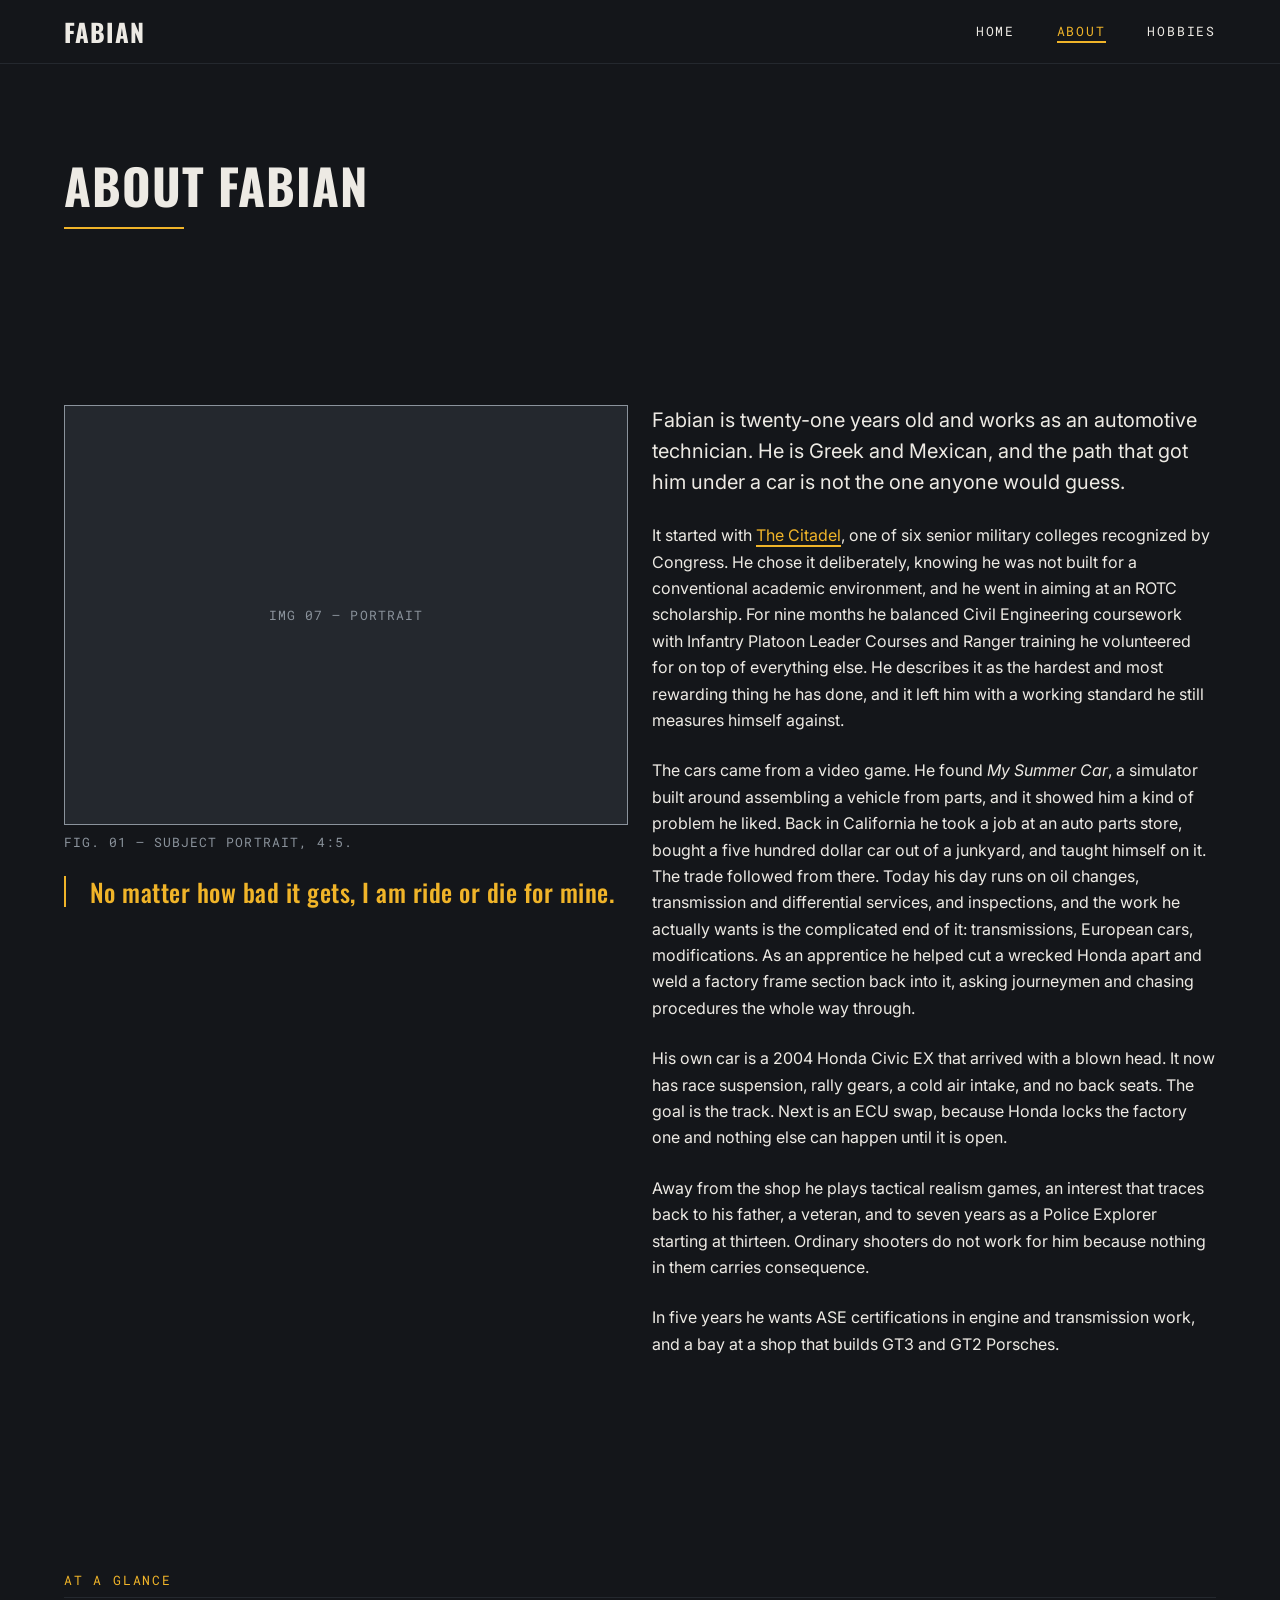
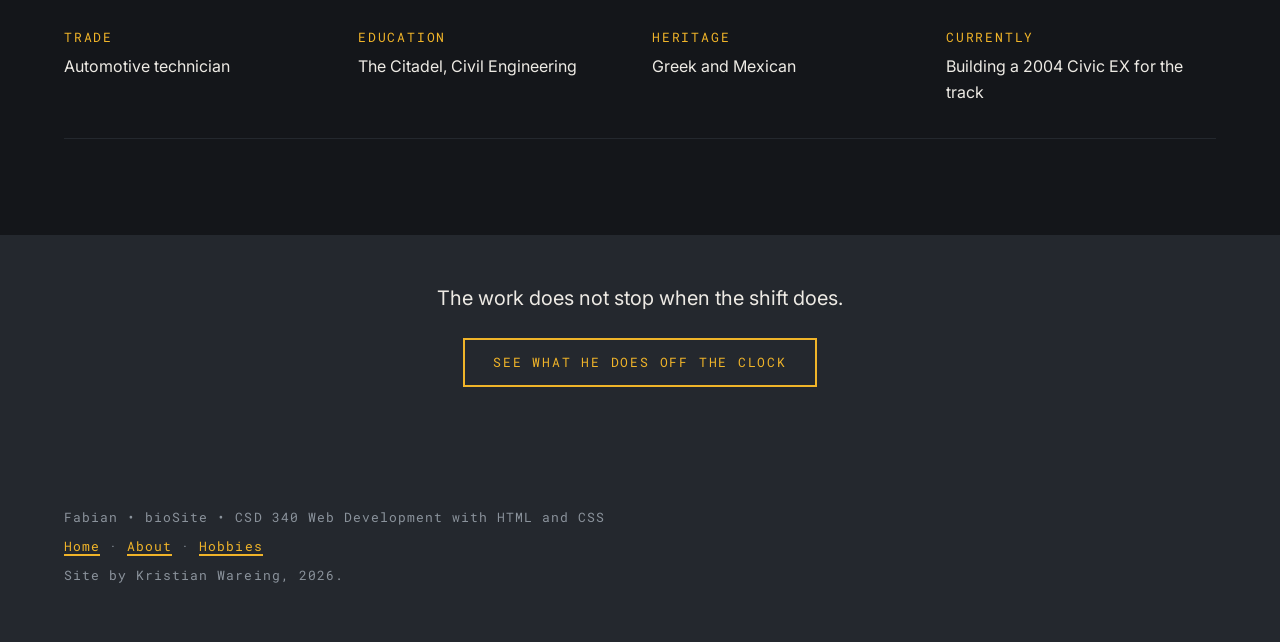
==== about.html @ ffbe6296 "Added files" ====
<!DOCTYPE html>
<!--
    Name:       Kristian Wareing
    Date:       September 12, 2026
    Assignment: 6.3 - bioSite: Development (about page, wireframe W2)
-->
<html lang="en">

<head>
    <meta charset="utf-8">
    <meta name="viewport" content="width=device-width, initial-scale=1.0">
    <meta name="description" content="Biography of Fabian, automotive technician and former Citadel cadet.">
    <title>About | Fabian | bioSite</title>
    <link rel="preconnect" href="https://fonts.googleapis.com">
    <link rel="preconnect" href="https://fonts.gstatic.com" crossorigin>
    <link rel="stylesheet"
          href="https://fonts.googleapis.com/css2?family=Inter:wght@400;600&family=Oswald:wght@500;700&family=Roboto+Mono&display=swap">
    <link rel="stylesheet" href="site.css">
</head>

<body>

    <nav class="site-nav">
        <div class="nav-inner">
            <span class="wordmark">Fabian</span>
            <div class="nav-links">
                <a href="index.html">Home</a>
                <a href="about.html" class="current">About</a>
                <a href="hobbies.html">Hobbies</a>
            </div>
        </div>
    </nav>

    <main>

        <!-- PAGE TITLE -->
        <header class="page-head">
            <div class="container">
                <h1>About Fabian</h1>
                <hr class="rule">
            </div>
        </header>

        <!-- PORTRAIT AND BIOGRAPHY -->
        <section class="section">
            <div class="container">
                <div class="row">

                    <div class="col">
                        <figure class="figure">
                            <div class="frame frame-portrait">
                                <span class="caption">IMG 07 &mdash; Portrait</span>
                            </div>
                            <figcaption class="caption">Fig. 01 &mdash; Subject portrait, 4:5.</figcaption>
                        </figure>
                        <blockquote class="pullquote">
                            No matter how bad it gets, I am ride or die for mine.
                        </blockquote>
                    </div>

                    <div class="col">
                        <p class="lead">
                            Fabian is twenty-one years old and works as an automotive technician. He
                            is Greek and Mexican, and the path that got him under a car is not the
                            one anyone would guess.
                        </p>

                        <p>
                            It started with
                            <a href="https://www.citadel.edu/corps/" target="_blank"
                               rel="noopener noreferrer">The Citadel</a>, one of six senior military
                            colleges recognized by Congress. He chose it deliberately, knowing he
                            was not built for a conventional academic environment, and he went in
                            aiming at an ROTC scholarship. For nine months he balanced Civil
                            Engineering coursework with Infantry Platoon Leader Courses and Ranger
                            training he volunteered for on top of everything else. He describes it
                            as the hardest and most rewarding thing he has done, and it left him
                            with a working standard he still measures himself against.
                        </p>

                        <p>
                            The cars came from a video game. He found <em>My Summer Car</em>, a
                            simulator built around assembling a vehicle from parts, and it showed
                            him a kind of problem he liked. Back in California he took a job at an
                            auto parts store, bought a five hundred dollar car out of a junkyard,
                            and taught himself on it. The trade followed from there. Today his day
                            runs on oil changes, transmission and differential services, and
                            inspections, and the work he actually wants is the complicated end of
                            it: transmissions, European cars, modifications. As an apprentice he
                            helped cut a wrecked Honda apart and weld a factory frame section back
                            into it, asking journeymen and chasing procedures the whole way through.
                        </p>

                        <p>
                            His own car is a 2004 Honda Civic EX that arrived with a blown head. It
                            now has race suspension, rally gears, a cold air intake, and no back
                            seats. The goal is the track. Next is an ECU swap, because Honda locks
                            the factory one and nothing else can happen until it is open.
                        </p>

                        <p>
                            Away from the shop he plays tactical realism games, an interest that
                            traces back to his father, a veteran, and to seven years as a Police
                            Explorer starting at thirteen. Ordinary shooters do not work for him
                            because nothing in them carries consequence.
                        </p>

                        <p>
                            In five years he wants ASE certifications in engine and transmission
                            work, and a bay at a shop that builds GT3 and GT2 Porsches.
                        </p>
                    </div>

                </div>
            </div>
        </section>

        <!-- DATA STRIP -->
        <section class="section">
            <div class="container">
                <span class="label">At a Glance</span>

                <div class="data-strip">

                    <div class="data-cell">
                        <span class="label">Trade</span>
                        <p>Automotive technician</p>
                    </div>

                    <div class="data-cell">
                        <span class="label">Education</span>
                        <p>The Citadel, Civil Engineering</p>
                    </div>

                    <div class="data-cell">
                        <span class="label">Heritage</span>
                        <p>Greek and Mexican</p>
                    </div>

                    <div class="data-cell">
                        <span class="label">Currently</span>
                        <p>Building a 2004 Civic EX for the track</p>
                    </div>

                </div>
            </div>
        </section>

        <!-- NEXT PAGE LINK -->
        <section class="band">
            <div class="container">
                <p class="lead">The work does not stop when the shift does.</p>
                <p>
                    <a href="hobbies.html" class="button button-dark">See what he does off the clock</a>
                </p>
            </div>
        </section>

    </main>

    <footer class="site-footer">
        <div class="container">
            <p>Fabian &bull; bioSite &bull; CSD 340 Web Development with HTML and CSS</p>
            <p>
                <a href="index.html">Home</a> &middot;
                <a href="about.html">About</a> &middot;
                <a href="hobbies.html">Hobbies</a>
            </p>
            <p>Site by Kristian Wareing, 2026.</p>
        </div>
    </footer>

</body>

</html>
---- site.css ----
/*
    Name:       Kristian Wareing
    Date:       September 12, 2026
    Assignment: 6.3 - bioSite: Development

    Organized by the Atomic Design methodology. Atoms are declared first as
    design tokens and base element rules, molecules are assembled from those
    atoms, and organisms are assembled from the molecules. Every value in the
    token block comes from the style guide and color palette submitted in
    Assignment 5.2.
*/

/* ============================================================
   ATOMS - DESIGN TOKENS
   ============================================================ */

:root {

    /* Six color palette pulled from the subject's own photographs. */
    --color-ink: #14161A;
    --color-gunmetal: #24282E;
    --color-steel: #8B939C;
    --color-pearl: #EDEAE4;
    --color-amber: #F0B429;
    --color-brick: #A62B1F;

    /* Typefaces. Oswald for display, Inter for body, Roboto Mono for data. */
    --font-display: 'Oswald', Impact, sans-serif;
    --font-body: 'Inter', Helvetica, Arial, sans-serif;
    --font-mono: 'Roboto Mono', Consolas, monospace;

    /* Type scale. Base 16px on a 1.25 modular scale. */
    --size-h1: 3.05rem;
    --size-h2: 2.44rem;
    --size-h3: 1.56rem;
    --size-lead: 1.25rem;
    --size-body: 1rem;
    --size-small: 0.8rem;

    /* Vertical rhythm. All spacing is a multiple of the 8px base unit. */
    --space-1: 8px;
    --space-2: 16px;
    --space-3: 24px;
    --space-4: 32px;
    --space-6: 48px;
    --space-12: 96px;

    /* Layout tokens. */
    --container: 1200px;
    --gutter: 24px;
    --nav-height: 64px;
    --measure: 68ch;

    /* Motion. Color and border only, never layout. */
    --transition: 120ms ease-out;
}

/* ============================================================
   ATOMS - BASE ELEMENTS
   ============================================================ */

* {
    box-sizing: border-box;
}

body {
    margin: 0;
    background-color: var(--color-ink);
    color: var(--color-pearl);
    font-family: var(--font-body);
    font-size: var(--size-body);
    font-weight: 400;
    line-height: 1.65;
}

h1,
h2,
h3 {
    font-family: var(--font-display);
    text-transform: uppercase;
    margin: 0 0 var(--space-2) 0;
}

h1 {
    font-size: var(--size-h1);
    font-weight: 700;
    line-height: 1.05;
    letter-spacing: 0.02em;
}

h2 {
    font-size: var(--size-h2);
    font-weight: 700;
    line-height: 1.15;
    letter-spacing: 0.02em;
}

h3 {
    font-size: var(--size-h3);
    font-weight: 500;
    line-height: 1.25;
    letter-spacing: 0.04em;
}

/* Paragraph spacing is 24px and the measure is capped for readability. */
p {
    max-width: var(--measure);
    margin: 0 0 var(--space-3) 0;
}

/* Link atom. Amber underline by default, amber fill on hover. */
a {
    color: var(--color-amber);
    text-decoration: none;
    border-bottom: 2px solid var(--color-amber);
    transition: color var(--transition), background-color var(--transition),
                border-color var(--transition);
}

a:hover {
    background-color: var(--color-amber);
    color: var(--color-ink);
}

a:visited {
    color: var(--color-steel);
}

a:focus {
    outline: 2px solid var(--color-amber);
    outline-offset: 2px;
}

ul {
    max-width: var(--measure);
    margin: 0 0 var(--space-3) 0;
    padding-left: var(--space-3);
}

li {
    margin-bottom: var(--space-1);
}

strong {
    font-weight: 600;
}

em {
    font-style: italic;
}

/* Square corners throughout, no exceptions. */
img {
    display: block;
    max-width: 100%;
    border-radius: 0;
}

/* ============================================================
   ATOMS - TYPOGRAPHIC UTILITIES
   ============================================================ */

/* Opening paragraph, one step up from body copy. */
.lead {
    font-size: var(--size-lead);
    line-height: 1.55;
}

/* Monospaced label. Sits above headings and inside the data strip. */
.label {
    display: block;
    font-family: var(--font-mono);
    font-size: var(--size-small);
    font-weight: 400;
    line-height: 1.2;
    letter-spacing: 0.14em;
    text-transform: uppercase;
    color: var(--color-amber);
    margin-bottom: var(--space-1);
}

/* Caption text. Mandatory on every image in the build. */
.caption {
    font-family: var(--font-mono);
    font-size: var(--size-small);
    line-height: 1.45;
    letter-spacing: 0.08em;
    text-transform: uppercase;
    color: var(--color-steel);
}

/* The single brick accent permitted per page. */
.accent-brick {
    color: var(--color-brick);
}

/* Amber rule sitting under a page title. */
.rule {
    border: 0;
    border-top: 2px solid var(--color-amber);
    width: 120px;
    margin: 0 0 var(--space-4) 0;
}

/* ============================================================
   MOLECULES - LAYOUT
   ============================================================ */

/* Centered container with 24px side gutters. */
.container {
    max-width: var(--container);
    margin: 0 auto;
    padding: 0 var(--gutter);
}

/* Standard section band. 96px top and bottom on desktop. */
.section {
    padding: var(--space-12) 0;
}

/* Section on the pearl background, used to break up the dark page. */
.section-light {
    background-color: var(--color-pearl);
    color: var(--color-gunmetal);
}

.section-light h2,
.section-light h3 {
    color: var(--color-ink);
}

.section-light a {
    color: var(--color-ink);
}

.section-light .caption {
    color: var(--color-gunmetal);
}

/* Flexbox grid. No framework. */
.row {
    display: flex;
    flex-wrap: wrap;
    gap: var(--gutter);
}

.col {
    flex: 1 1 300px;
    min-width: 0;
}

/* Narrow centered block used for the landing page intro. */
.centered {
    max-width: var(--measure);
    margin: 0 auto;
    text-align: center;
}

.centered p {
    margin-left: auto;
    margin-right: auto;
}

/* ============================================================
   MOLECULES - NAVIGATION
   ============================================================ */

.site-nav {
    position: sticky;
    top: 0;
    z-index: 10;
    height: var(--nav-height);
    background-color: var(--color-ink);
    border-bottom: 1px solid var(--color-gunmetal);
}

.nav-inner {
    display: flex;
    align-items: center;
    justify-content: space-between;
    height: var(--nav-height);
    max-width: var(--container);
    margin: 0 auto;
    padding: 0 var(--gutter);
}

.wordmark {
    font-family: var(--font-display);
    font-size: var(--size-h3);
    font-weight: 700;
    letter-spacing: 0.04em;
    text-transform: uppercase;
}

.nav-links {
    font-family: var(--font-mono);
    font-size: var(--size-small);
    letter-spacing: 0.14em;
    text-transform: uppercase;
}

.nav-links a {
    color: var(--color-pearl);
    border-bottom: 2px solid transparent;
    margin-left: var(--space-4);
    padding-bottom: 2px;
}

.nav-links a:hover {
    background-color: transparent;
    color: var(--color-amber);
    border-bottom-color: var(--color-amber);
}

/* Active page is marked with an amber label and a 2px underline. */
.nav-links .current {
    color: var(--color-amber);
    border-bottom-color: var(--color-amber);
}

/* ============================================================
   MOLECULES - COMPONENTS
   ============================================================ */

/* Button atom. 12px by 28px padding, square corners, amber fill on hover. */
.button {
    display: inline-block;
    font-family: var(--font-mono);
    font-size: var(--size-small);
    letter-spacing: 0.14em;
    text-transform: uppercase;
    background-color: var(--color-amber);
    color: var(--color-ink);
    border: 2px solid var(--color-amber);
    padding: 12px 28px;
}

.button:hover {
    background-color: transparent;
    color: var(--color-amber);
}

/* Outline variant for use on dark sections. */
.button-dark {
    background-color: transparent;
    color: var(--color-amber);
}

.button-dark:hover {
    background-color: var(--color-amber);
    color: var(--color-ink);
}

/* Figure with caption. The frame is a sized placeholder until the
   photography from Assignment 5.2 is placed in a later module. */
.figure {
    margin: 0 0 var(--space-3) 0;
}

.frame {
    display: flex;
    align-items: center;
    justify-content: center;
    text-align: center;
    background-color: var(--color-gunmetal);
    border: 1px solid var(--color-steel);
    min-height: 240px;
    padding: var(--space-2);
}

/* Portrait frame is cropped to 4:5 so the busy background falls away. */
.frame-portrait {
    min-height: 420px;
}

.figure figcaption {
    margin-top: var(--space-1);
}

/* Pull quote lifted from the subject's own words. */
.pullquote {
    font-family: var(--font-display);
    font-size: var(--size-h3);
    font-weight: 500;
    line-height: 1.25;
    letter-spacing: 0.02em;
    color: var(--color-amber);
    border-left: 2px solid var(--color-amber);
    margin: var(--space-3) 0 0 0;
    padding-left: var(--space-3);
}

/* Data strip referencing a vehicle spec plate. */
.data-strip {
    display: flex;
    flex-wrap: wrap;
    gap: var(--gutter);
    border-top: 1px solid var(--color-gunmetal);
    border-bottom: 1px solid var(--color-gunmetal);
    padding: var(--space-4) 0;
}

.data-cell {
    flex: 1 1 200px;
}

.data-cell p {
    margin-bottom: 0;
}

/* Band closing a page and pointing at the next one. */
.band {
    background-color: var(--color-gunmetal);
    padding: var(--space-6) 0;
    text-align: center;
}

.band p {
    margin-left: auto;
    margin-right: auto;
}

/* ============================================================
   ORGANISMS
   ============================================================ */

/* Landing page hero. The only place on the site where type sits over an
   image, held readable by an Ink overlay. */
.hero {
    background-color: var(--color-gunmetal);
    border-bottom: 2px solid var(--color-amber);
    padding: var(--space-12) 0;
}

.hero .tagline {
    font-family: var(--font-mono);
    font-size: var(--size-small);
    letter-spacing: 0.14em;
    text-transform: uppercase;
    color: var(--color-steel);
    margin-bottom: var(--space-4);
}

/* Page header used on the two interior pages. */
.page-head {
    padding: var(--space-12) 0 var(--space-6) 0;
}

/* Alternating hobby block. Reversing the row keeps each hobby visually
   separate as the reader moves down the page. */
.hobby {
    padding: var(--space-12) 0;
    border-bottom: 1px solid var(--color-gunmetal);
}

.hobby-reverse .row {
    flex-direction: row-reverse;
}

/* Content card used in the three column accomplishments section. */
.card {
    background-color: var(--color-gunmetal);
    padding: var(--space-3);
    border-top: 2px solid var(--color-amber);
}

.card p {
    max-width: none;
}

/* Site footer. */
.site-footer {
    background-color: var(--color-gunmetal);
    padding: var(--space-6) 0;
    font-family: var(--font-mono);
    font-size: var(--size-small);
    letter-spacing: 0.08em;
    color: var(--color-steel);
}

.site-footer p {
    max-width: none;
    margin-bottom: var(--space-1);
}

/* ============================================================
   RESPONSIVE - MOBILE FIRST BREAKPOINTS
   ============================================================ */

@media screen and (max-width: 1024px) {
    :root {
        --size-h1: 2.44rem;
        --size-h2: 1.95rem;
    }
}

@media screen and (max-width: 768px) {

    /* Section padding drops to 48px on mobile. */
    .section,
    .hobby,
    .hero {
        padding: var(--space-6) 0;
    }

    /* Navigation collapses to a stacked list. */
    .site-nav {
        position: static;
        height: auto;
    }

    .nav-inner {
        flex-direction: column;
        align-items: flex-start;
        height: auto;
        padding-top: var(--space-2);
        padding-bottom: var(--space-2);
    }

    .nav-links a {
        margin-left: 0;
        margin-right: var(--space-3);
    }

    /* All alternating blocks stack image first. */
    .hobby-reverse .row {
        flex-direction: row;
    }
}

@media screen and (max-width: 480px) {
    :root {
        --size-h1: 1.95rem;
        --gutter: 16px;
    }

    .frame-portrait {
        min-height: 320px;
    }
}
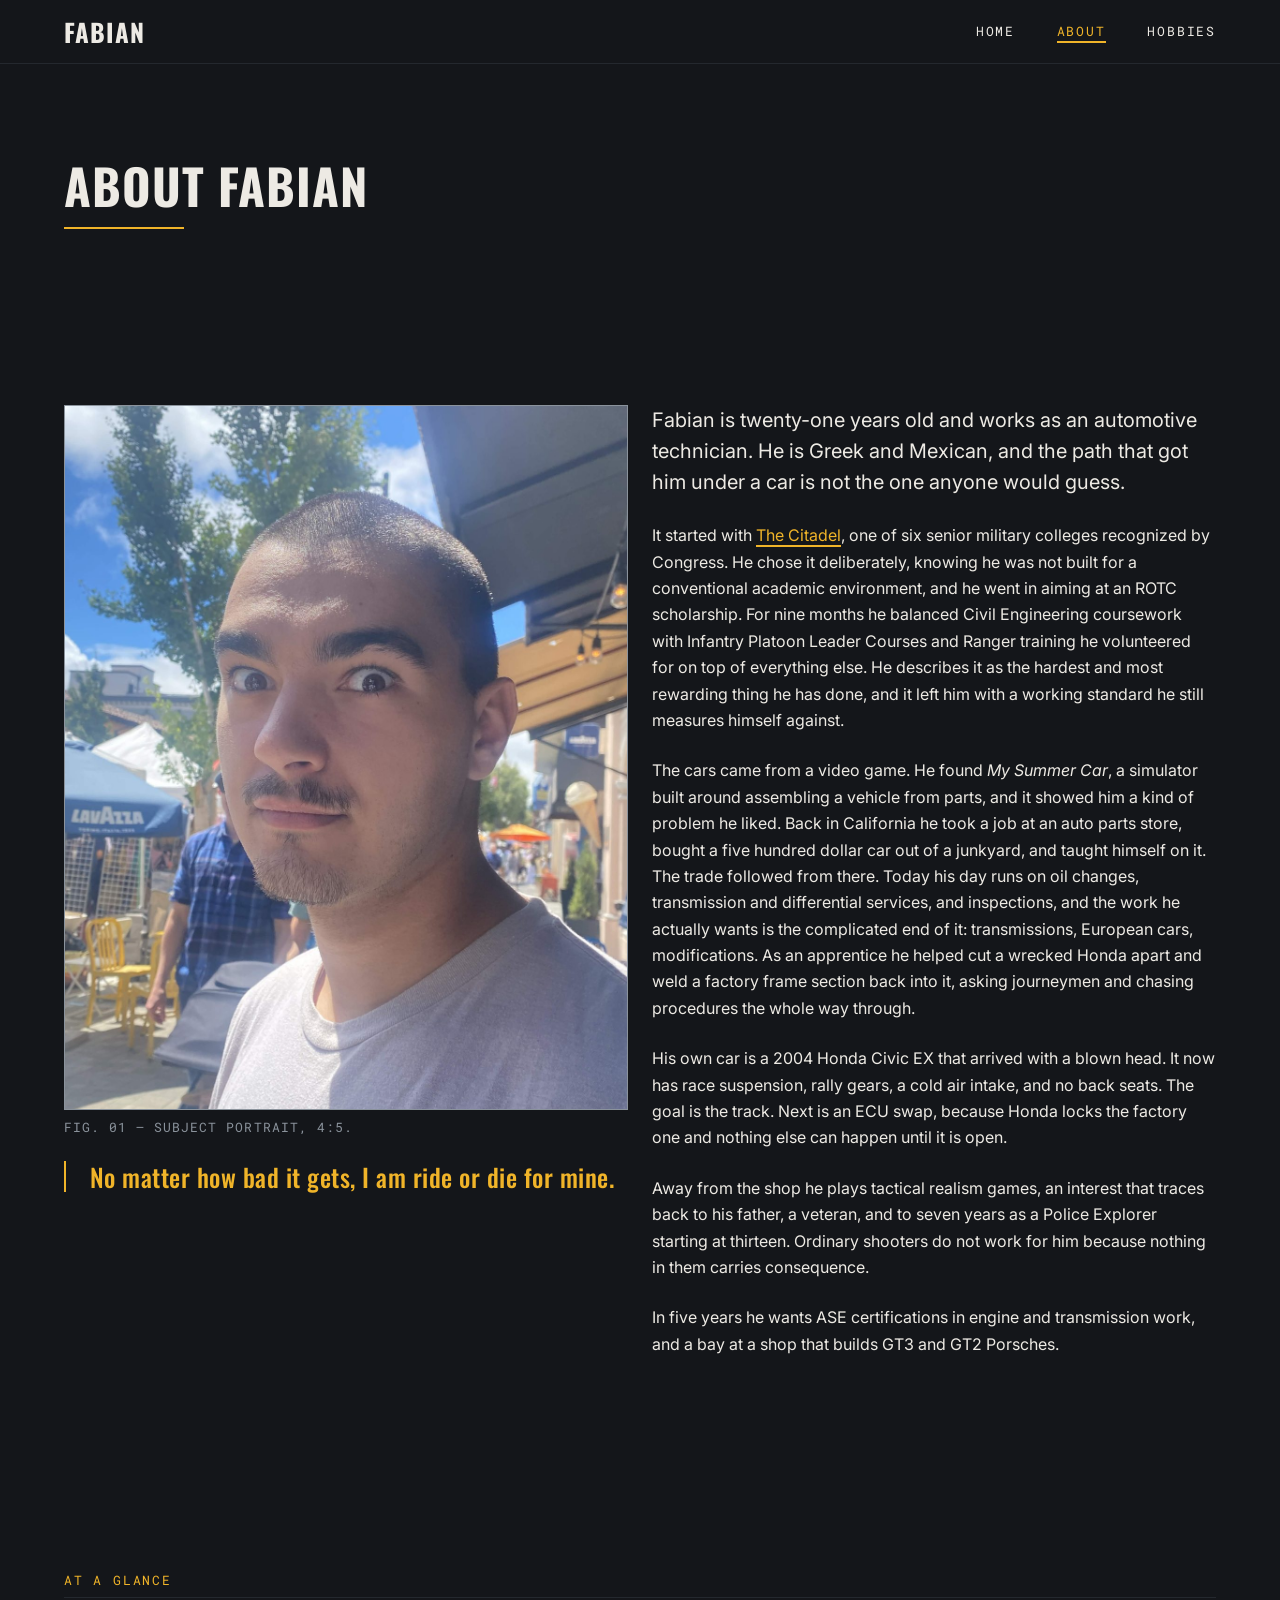
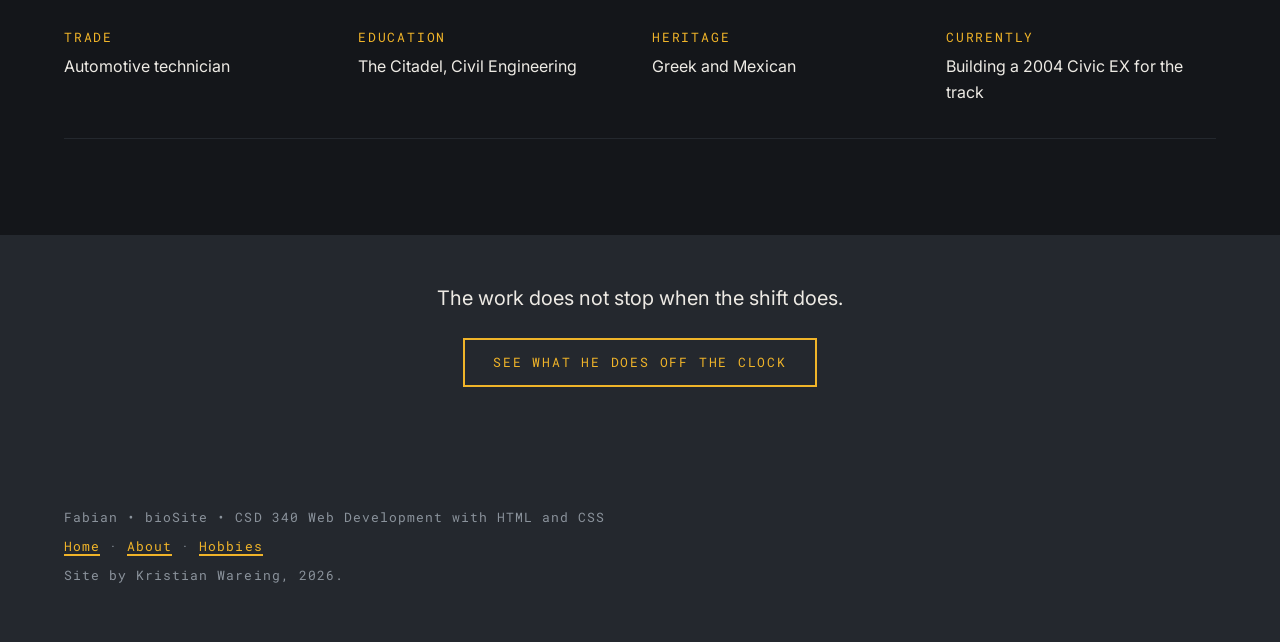
==== commit 123f10fc: "Module 7.2: embedded images, hero background, and organism-level patterns" ====
--- a/about.html
+++ b/about.html
@@ -1,8 +1,8 @@
 <!DOCTYPE html>
 <!--
     Name:       Kristian Wareing
-    Date:       September 12, 2026
-    Assignment: 6.3 - bioSite: Development (about page, wireframe W2)
+    Date:       September 20, 2026
+    Assignment: 7.2 - bioSite: Development and GitHub Pages Deployment (about page, wireframe W2)
 -->
 <html lang="en">
 
@@ -47,10 +47,8 @@
                 <div class="row">
 
                     <div class="col">
-                        <figure class="figure">
-                            <div class="frame frame-portrait">
-                                <span class="caption">IMG 07 &mdash; Portrait</span>
-                            </div>
+                        <figure class="figure figure-portrait">
+                            <img src="img/img07-portrait.jpg" alt="Portrait photograph of Fabian outdoors.">
                             <figcaption class="caption">Fig. 01 &mdash; Subject portrait, 4:5.</figcaption>
                         </figure>
                         <blockquote class="pullquote">
--- a/site.css
+++ b/site.css
@@ -1,7 +1,7 @@
 /*
     Name:       Kristian Wareing
-    Date:       September 12, 2026
-    Assignment: 6.3 - bioSite: Development
+    Date:       September 20, 2026
+    Assignment: 7.2 - bioSite: Development and GitHub Pages Deployment
 
     Organized by the Atomic Design methodology. Atoms are declared first as
     design tokens and base element rules, molecules are assembled from those
@@ -351,26 +351,36 @@
     color: var(--color-ink);
 }
 
-/* Figure with caption. The frame is a sized placeholder until the
-   photography from Assignment 5.2 is placed in a later module. */
+/* Figure with caption. Captions are mandatory on every image in the build. */
 .figure {
     margin: 0 0 var(--space-3) 0;
 }
 
-.frame {
-    display: flex;
-    align-items: center;
-    justify-content: center;
-    text-align: center;
-    background-color: var(--color-gunmetal);
+.figure img {
+    width: 100%;
+    height: auto;
     border: 1px solid var(--color-steel);
-    min-height: 240px;
-    padding: var(--space-2);
-}
-
-/* Portrait frame is cropped to 4:5 so the busy background falls away. */
-.frame-portrait {
-    min-height: 420px;
+}
+
+/* Card images are cropped to a common 4:3 frame so the three column row
+   lines up even though the source photographs differ in shape. */
+.figure-card img {
+    aspect-ratio: 4 / 3;
+    object-fit: cover;
+}
+
+/* The portrait is cropped to 4:5 so the frame tightens and the busy
+   background falls away. */
+.figure-portrait img {
+    aspect-ratio: 4 / 5;
+    object-fit: cover;
+    object-position: center 30%;
+}
+
+/* Wide feature image running the full width of its container. */
+.figure-wide img {
+    aspect-ratio: 16 / 9;
+    object-fit: cover;
 }
 
 .figure figcaption {
@@ -427,7 +437,10 @@
 /* Landing page hero. The only place on the site where type sits over an
    image, held readable by an Ink overlay. */
 .hero {
-    background-color: var(--color-gunmetal);
+    background-image: linear-gradient(rgba(20, 22, 26, 0.55), rgba(20, 22, 26, 0.55)),
+                      url("img/hero-badge.jpg");
+    background-size: cover;
+    background-position: center;
     border-bottom: 2px solid var(--color-amber);
     padding: var(--space-12) 0;
 }
@@ -534,7 +547,7 @@
         --gutter: 16px;
     }
 
-    .frame-portrait {
-        min-height: 320px;
-    }
-}
+    .figure-portrait img {
+        aspect-ratio: 3 / 4;
+    }
+}
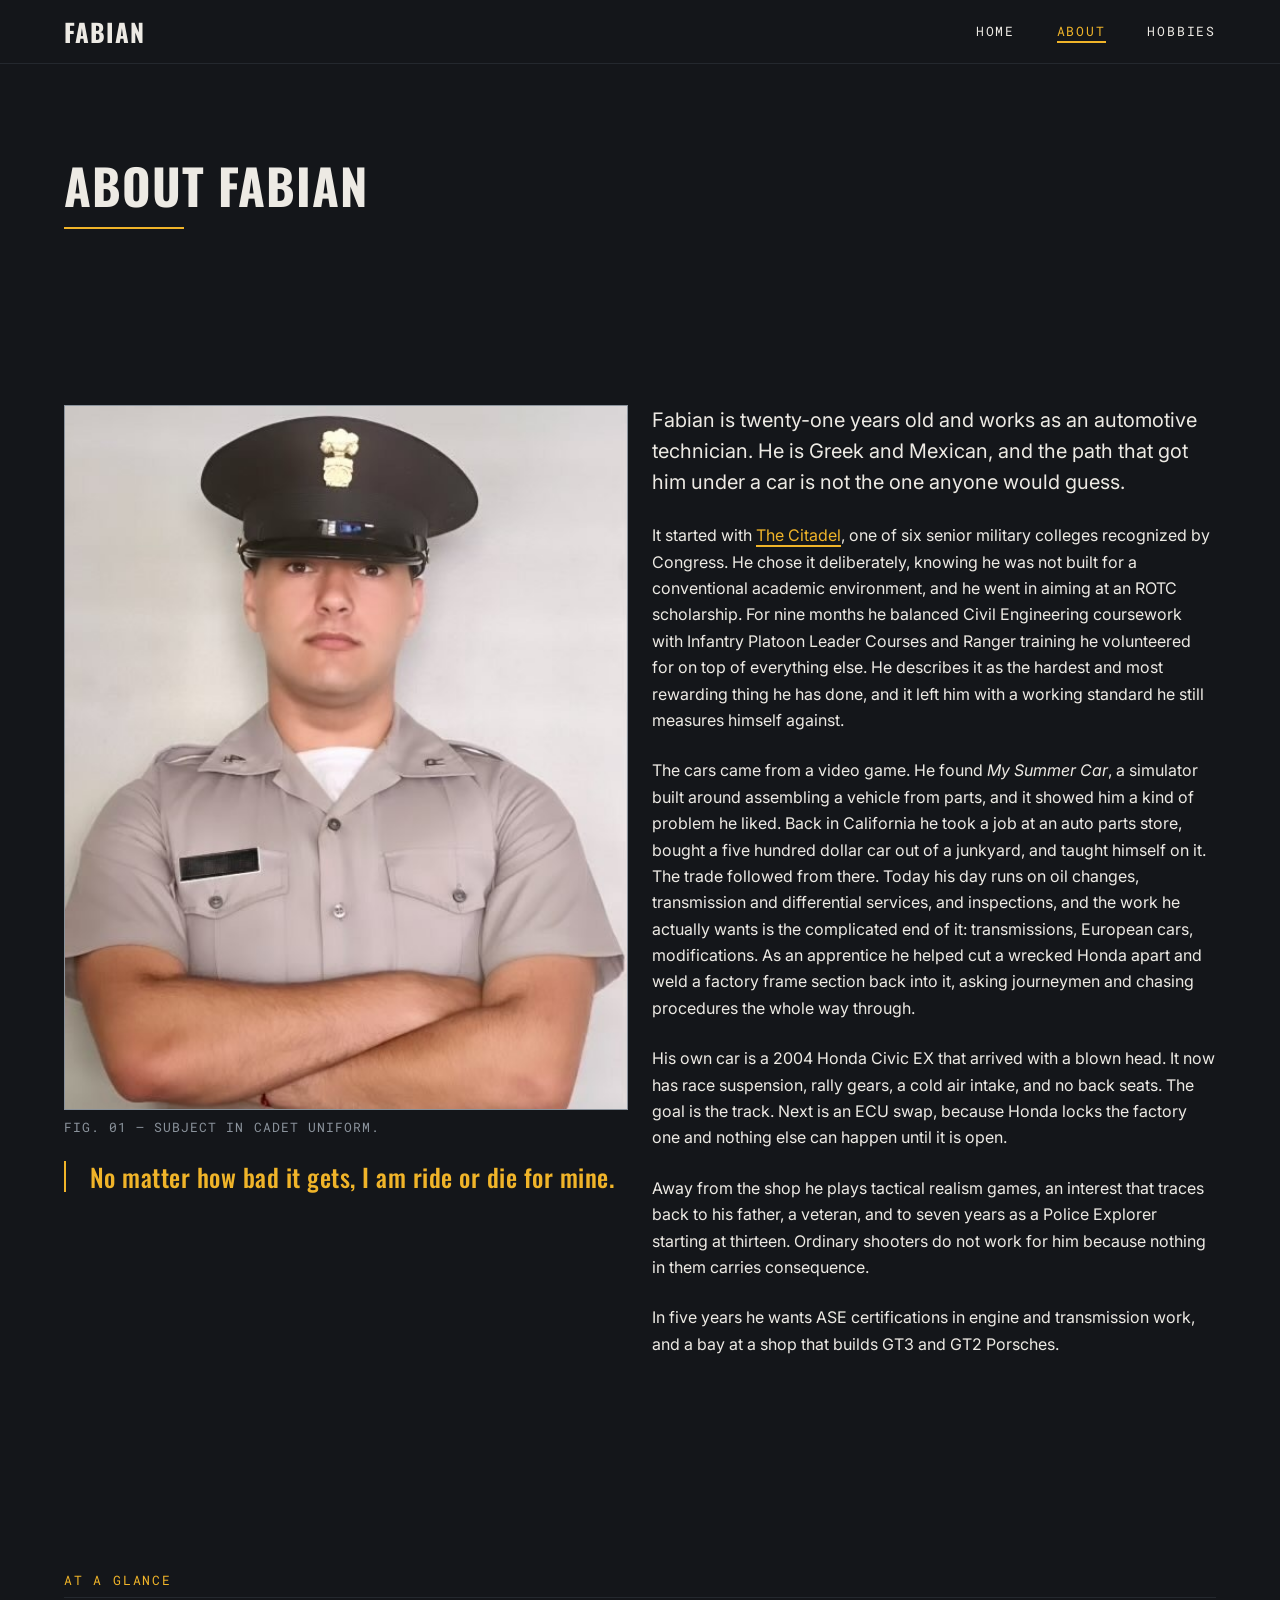
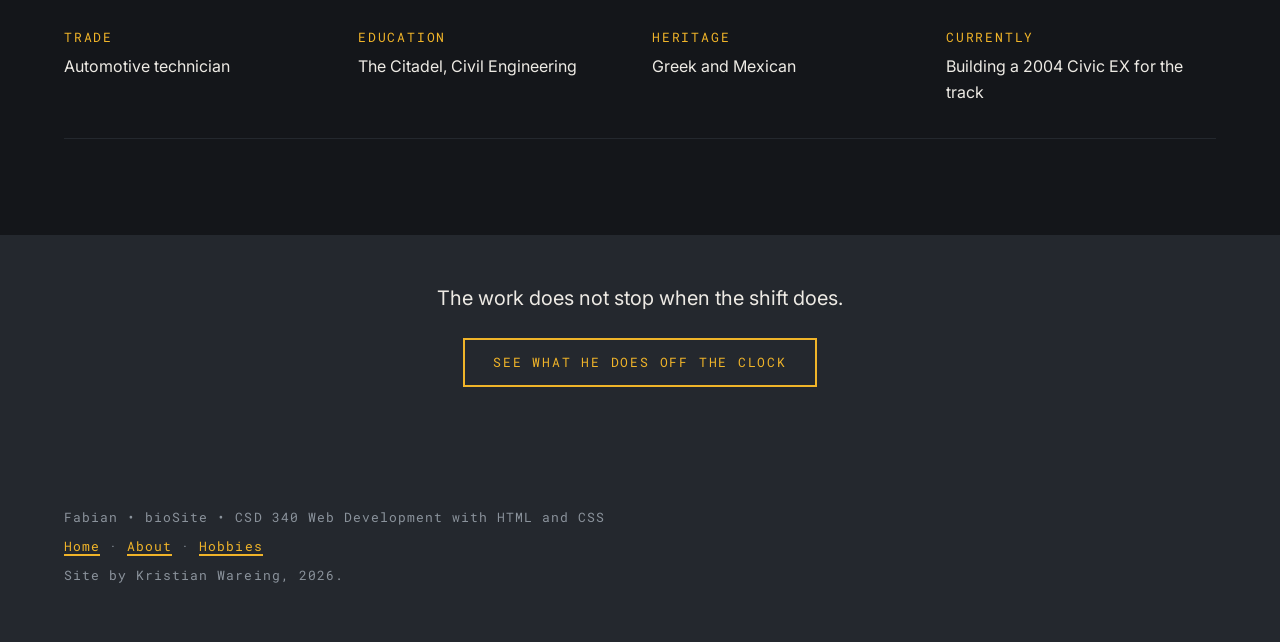
==== commit 25e035ce: "Module 7.2: embedded images, hero background, and updated portrait" ====
--- a/about.html
+++ b/about.html
@@ -48,8 +48,8 @@
 
                     <div class="col">
                         <figure class="figure figure-portrait">
-                            <img src="img/img07-portrait.jpg" alt="Portrait photograph of Fabian outdoors.">
-                            <figcaption class="caption">Fig. 01 &mdash; Subject portrait, 4:5.</figcaption>
+                            <img src="img/img07-portrait.jpg" alt="Portrait of Fabian in Citadel cadet uniform, arms folded.">
+                            <figcaption class="caption">Fig. 01 &mdash; Subject in cadet uniform.</figcaption>
                         </figure>
                         <blockquote class="pullquote">
                             No matter how bad it gets, I am ride or die for mine.
